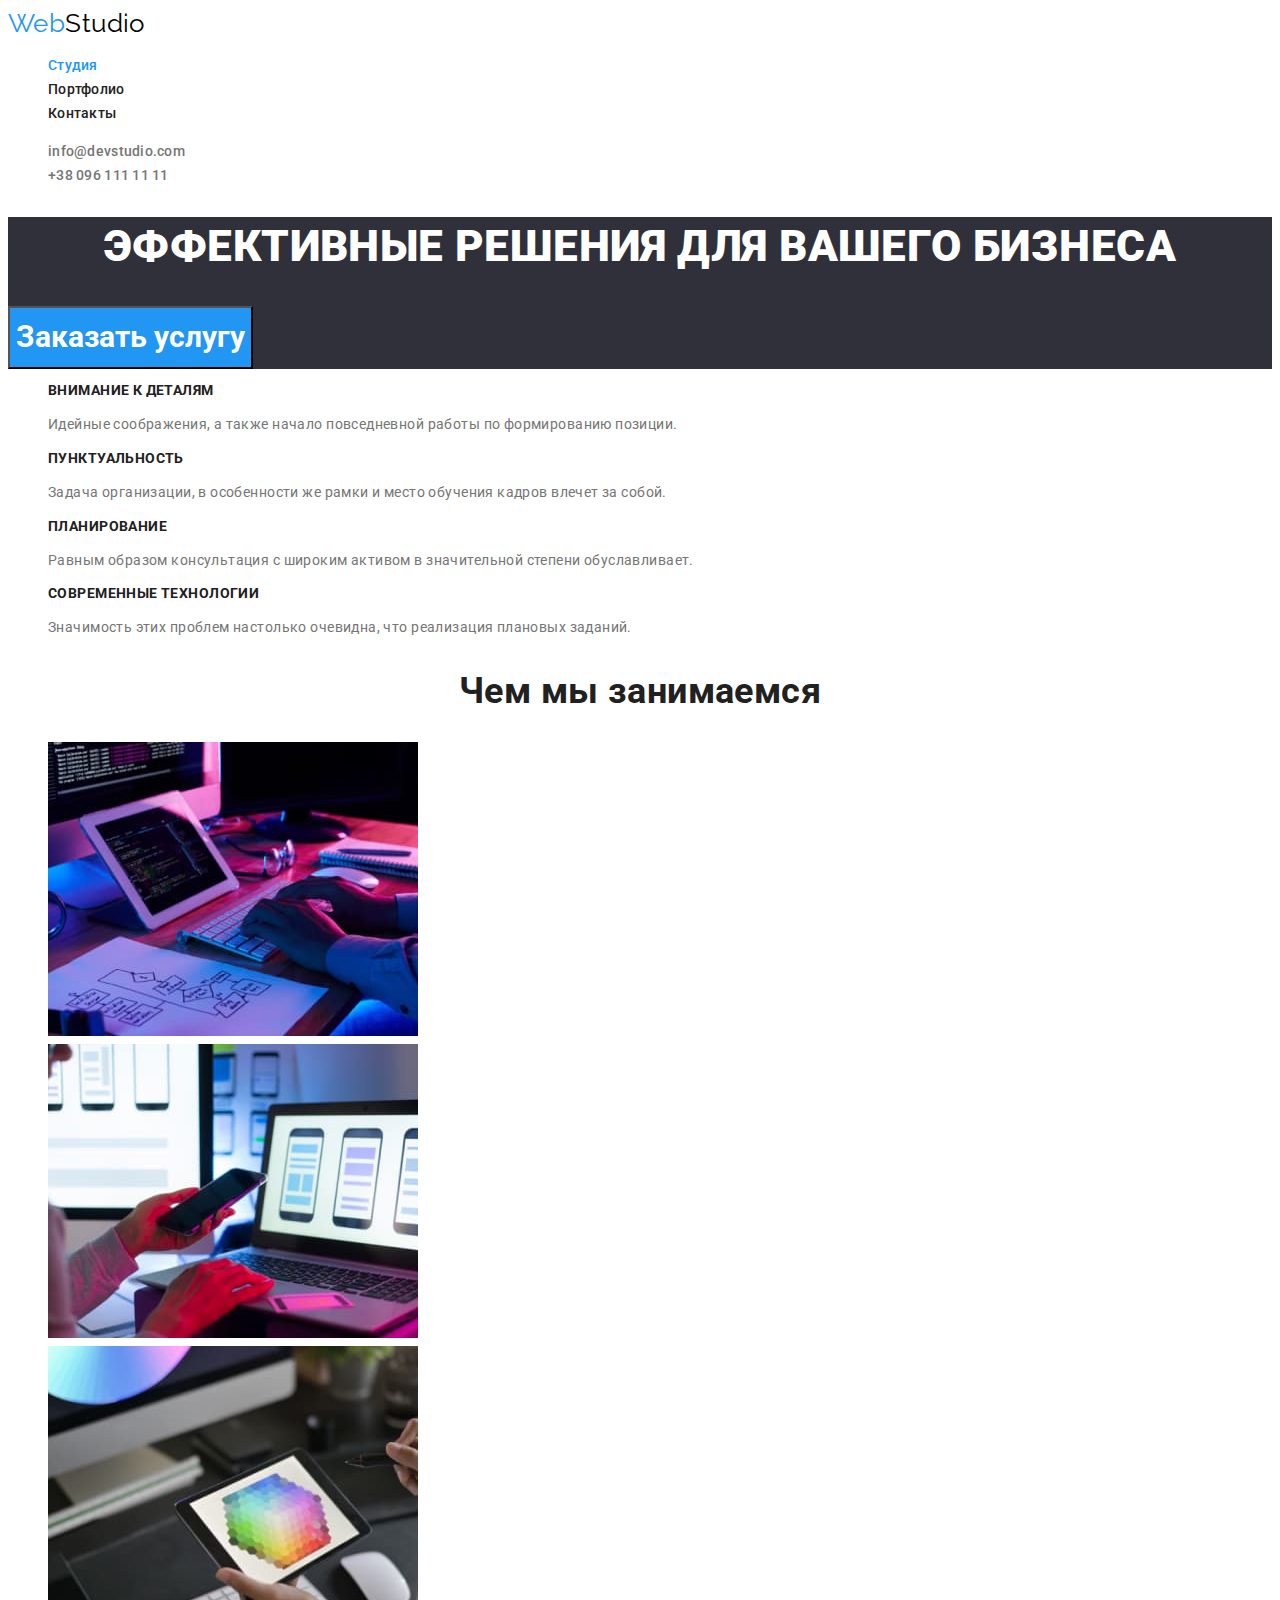
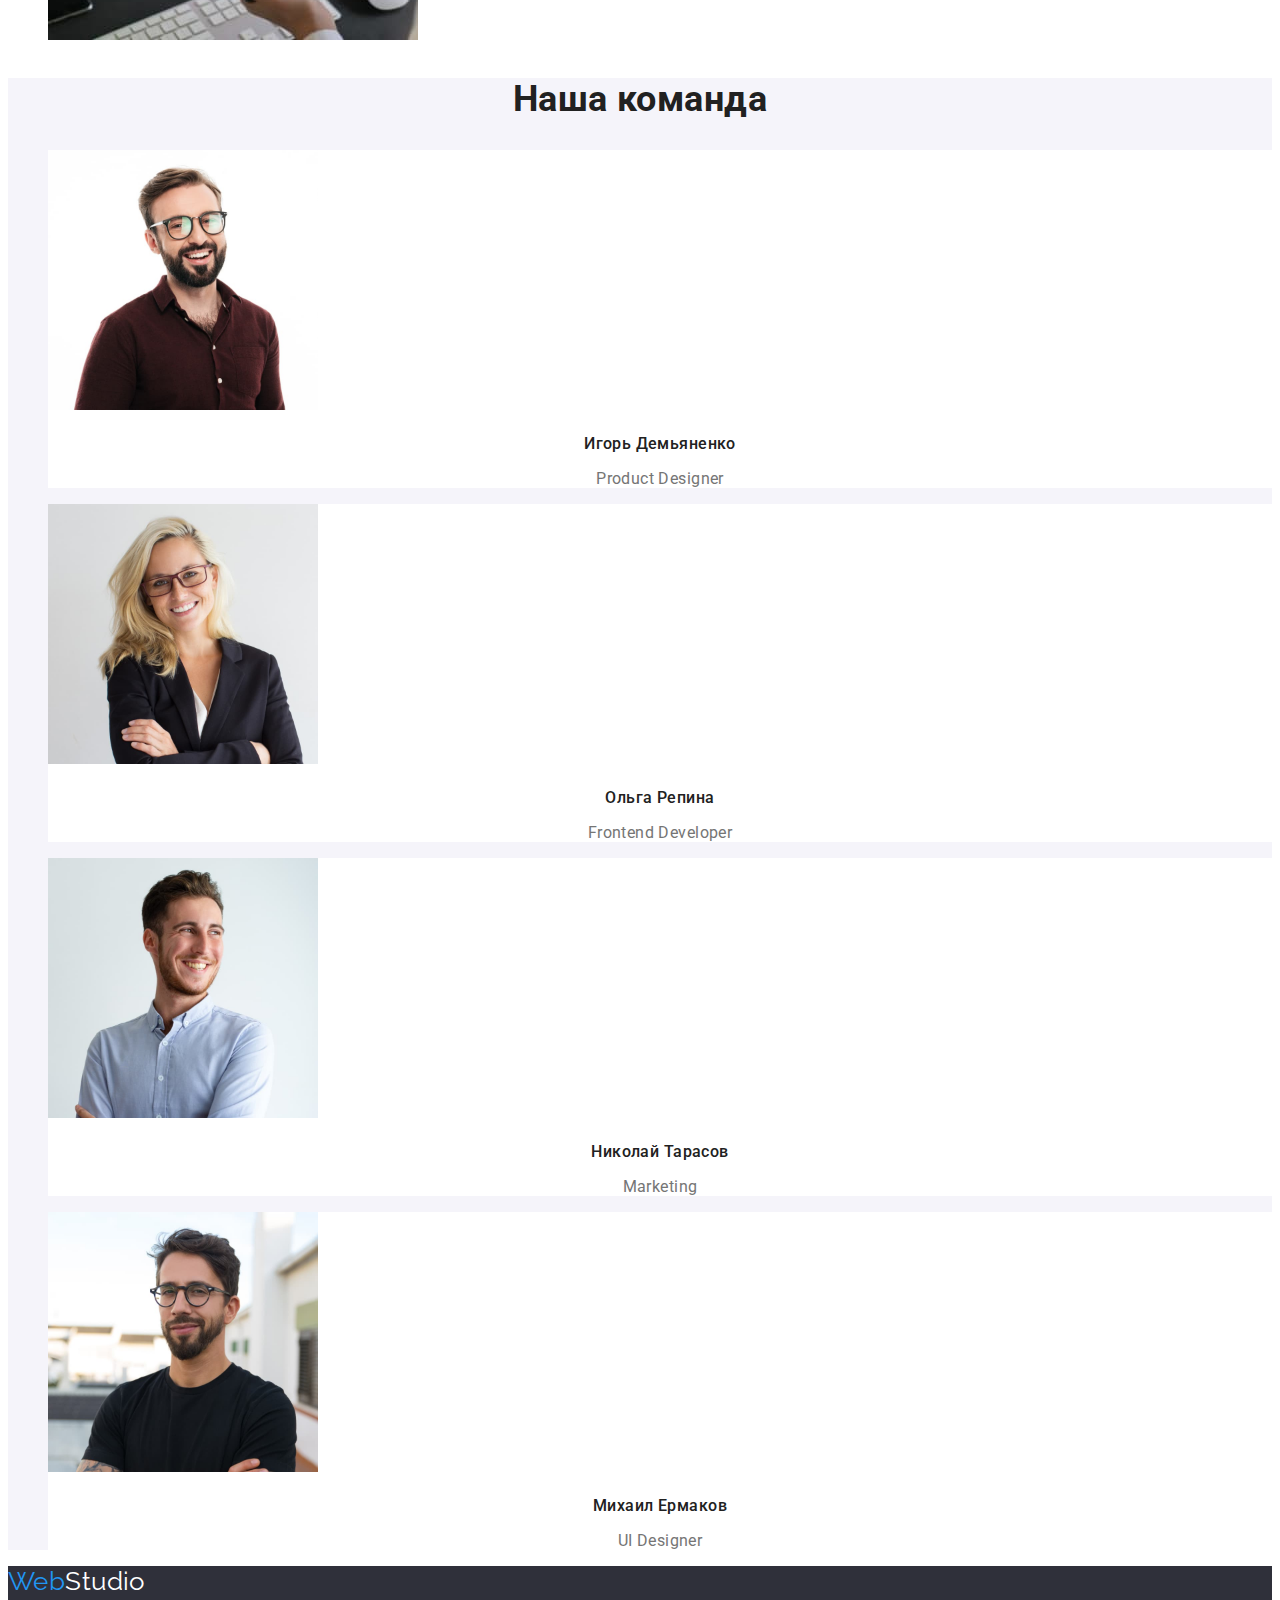
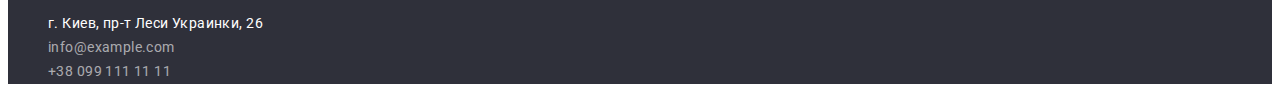
==== index.html @ bf5cecc5 "Initial commit" ====
<!DOCTYPE html>
<html lang="ru">
<head>
    <meta charset="UTF-8">
    <meta http-equiv="X-UA-Compatible" content="IE=edge">
    <meta name="viewport" content="width=device-width, initial-scale=1.0">
    <title>Document</title>
    <link rel="preconnect" href="https://fonts.googleapis.com">
    <link rel="preconnect" href="https://fonts.gstatic.com" crossorigin>
    <link href="https://fonts.googleapis.com/css2?family=Raleway:wght@700&family=Roboto:wght@400;500;700;900&display=swap" rel="stylesheet">
    <link rel="stylesheet" href="./css/styles.css"/>
</head>
<body class="page">
    
    <!-- Header -->
    <header class="header">
        <nav class="site-nav">
            <a href="./index.html" class="logo">Web<span class="logo-studio">Studio</span></a>
            <ul class="list">
                <li><a href="./index.html" class="link current">Студия</a></li>
                <li><a href="./portfolio.html" class="link">Портфолио</a></li>
                <li><a href="#" class="link">Контакты</a></li>
            </ul>
        </nav>
            <ul class="list">
                <li><a href="mailto:info@devstudio.com" class="contacts">info@devstudio.com</a></li>
                <li><a href="tel:+380961111111" class="contacts">+38 096 111 11 11</a></li>
            </ul>
    </header>
    
    <!-- Main -->
    <main>
        
        <!-- Hero -->
        <section class="hero">
            <h1 class="hero-title">Эффективные решения для вашего бизнеса</h1>
            <button type="button" class="button">Заказать услугу</button>
        </section>

        <!-- Benefits -->
        <section class="benefits-section">
            <h2 class="visually-hidden">Наши преимущества</h2>
            <ul class="benefits list">
                <li>
                    <h3 class="title">Внимание к деталям</h3>
                    <p>Идейные соображения, а также начало повседневной работы по формированию позиции.</p>
                </li>
                <li>
                    <h3 class="title">Пунктуальность</h3>
                    <p>Задача организации, в особенности же рамки и место обучения кадров влечет за собой.</p>
                </li>
                <li>
                    <h3 class="title">Планирование</h3>
                    <p>Равным образом консультация с широким активом в значительной степени обуславливает.</p>
                </li>
                <li>
                    <h3 class="title">Современные технологии</h3>
                    <p>Значимость этих проблем настолько очевидна, что реализация плановых заданий.</p>
                </li>
            </ul>
        </section>

        <!-- Working process -->
        <section class="working-section">
            <h2 class="section-title">Чем мы занимаемся</h2>
            <ul class="list">
                <li>
                    <img src="./images/programmer-workflow.jpg" alt="Рабочий процесс программиста за клавиатурой с планшетом" width="370" height="294">
                </li>
                <li>
                    <img src="./images/creating-a-website.jpg" alt="Создание макета сайта на ноутбуке с телефоном в руке" width="370" height="294">
                </li>
                <li>
                    <img src="./images/color-palette-workflow.jpg" alt="Рабочий процесс выбора палитры цветов на планшете" width="370" height="294">
                </li>
            </ul>
        </section>
        
        <!-- Our team -->
        <section class="team-section">
            <h2 class="section-title">Наша команда</h2>
            <ul class="list team-list">
                <li class="employee">
                    <img src="./images/ihor-demyanenko-product-designer.jpg" alt="Фото Игоря Демьяненко" width="270" height="260">
                    <h3 class="title">Игорь Демьяненко</h3>
                    <p class="profession">Product Designer</p>
                </li>
                <li class="employee">
                    <img src="./images/olha-repina-frontend-developer.jpg" alt="Фото Ольги Репиной" width="270" height="260">
                    <h3 class="title">Ольга Репина</h3>
                    <p class="profession">Frontend Developer</p>
                </li>
                <li class="employee">
                    <img src="./images/mykolai-tarasov-marketing.jpg" alt="Фото Николая Тарасова" width="270" height="260">
                    <h3 class="title">Николай Тарасов</h3>
                    <p class="profession">Marketing</p>
                </li>
                <li class="employee">
                    <img src="./images/mykhaylo-ermakov-ui-designer.jpg" alt="Фото Михаила Ермакова" width="270" height="260">
                    <h3 class="title">Михаил Ермаков</h3>
                    <p class="profession">UI Designer</p>
                </li>
            </ul>
        </section>
    
    </main>
    
    <!-- Footer -->
    <footer class="footer">
        <a href="./index.html" class="logo">Web<span class="logo-studio">Studio</span></a>
        <address class="address">
            <ul class="list">
                <li>
                    <a href="https://goo.gl/maps/piqngm7oDQpEDh6u6" target="_blank" rel="noopener nofollow noreferrer" class="office">г. Киев, пр-т Леси Украинки, 26</a>
                </li>
                <li><a href="mailto:info@example.com" class="contacts">info@example.com</a></li>
                <li><a href="tel:+380991111111" class="contacts">+38 099 111 11 11</a></li>
            </ul>
        </address>
    </footer>
</body>
</html>
---- css/styles.css ----
/* Основной цвет бекграунда - #E5E5E5; */
/* Дополнительный цвет бекграунда - #F5F4FA; */
/* Цвет бекграунда героя, футера - #2F303A; */

/* Дополнительный цвет бг, текста - #FFFFFF; */
/* Цвет основного текста - #757575; */
/* Цвет текста тайтлов - #212121; */
/* Акцент цвет текста - #2196F3; */
/* Цвет текста в футере № тел., e-mail - rgba(255, 255, 255, 0.6); */
/* Лого студио текст цвет - #000000; */
/* Цвет ховера кнопки - #188CE8; */

:root {
    --primary-white-color: #FFFFFF;
    --section-bg-color: #E5E5E5;
    --secondary-bg-color: #F5F4FA;
    --hero-footer-bg-color: #2F303A;
    --primary-text-color: #757575;
    --title-text-color: #212121;
    --accent-color: #2196F3;
    --footer-text-color: rgba(255, 255, 255, 0.6);
    --logo-studio-text-color: #000000;
    --button-hover-color: #188CE8;
}

.page {
    background-color: var(--primary-white-color);
    color: var(--primary-text-color);
    font-family: 'Roboto', sans-serif;
    font-size: 14px;
    line-height: 1.71;
    letter-spacing: 0.03em;
}

.list {
    list-style: none;
}

.visually-hidden {
    position: absolute;
    width: 1px;
    height: 1px;
    margin: -1px;
    border: 0;
    padding: 0;
    
    white-space: nowrap;
    clip-path: inset(100%);
    clip: rect(0 0 0 0);
    overflow: hidden;
}

/* Header, footer */
.header {
    background-color: var(--primary-white-color);
}

.logo {
    color: var(--accent-color);
    font-family: 'Raleway', sans-serif;
    font-size: 26px;
    line-height: 1.19;
    text-decoration: none;
}

.header .logo-studio {
    color: var(--logo-studio-text-color);
}

.header .contacts {
    color: var(--primary-text-color);
    font-weight: 500;
    line-height: 1.14;
    text-decoration: none;
    letter-spacing: 0.02em;
}

/* Footer (color при ховере перезапись) */
.footer .contacts {
    color: var(--footer-text-color);
    text-decoration: none;
}

.footer .logo-studio,
.footer .office {
    color: var(--primary-white-color);
}

.portfolio-link,
.office {
    text-decoration: none;
}

.address {
    font-style: normal;
}

/* Site-nav */
.site-nav .link:hover,
.site-nav .link:focus,
.contacts:hover,
.contacts:focus,
.site-nav .link.current {
    color: var(--accent-color);
}

.link {
    color: var(--title-text-color);
    font-weight: 500;
    line-height: 1.14;
    text-decoration: none;
    letter-spacing: 0.02em;
}

/* section */

/* 

.benefits-section,
.working-section,
.portfolio-section {
    background-color: var(--section-bg-color);
}

*/

.section-title {
    color: var(--title-text-color);
    font-size: 36px;
    line-height: 1.17;
    text-align: center;
}

/* Hero section */
.hero-title {
    color: var(--primary-white-color);
    font-weight: 900;
    font-size: 44px;
    line-height: 1.36;
    text-align: center;
    text-transform: uppercase;
}

.hero,
.footer {
    background-color: var(--hero-footer-bg-color);
}

/* Button */
.button {
    background-color: var(--accent-color);
    color: var(--primary-white-color);
    font-family: inherit;
    font-weight: 700;
    font-size: 30px;
    line-height: 1.88;
    text-align: center;
    cursor: pointer;
}

.button:hover,
.button:focus {
    background-color: var(--button-hover-color)
}

/* Benefits */
.title {
    color: var(--title-text-color);
}

.benefits .title {
    font-size: 14px;
    line-height: 1.14;
    text-transform: uppercase;
}

/* Team */
.team-section {
    background-color: var(--secondary-bg-color);
}

.team-list .title {
    font-weight: 500;
}

.team-list .title,
.team-list .profession {
    font-size: 16px;
    line-height: 1.19;
    text-align: center;
}

                                    /* Portfolio */

.portfolio-list .title {
    font-size: 18px;
    line-height: 2;
    letter-spacing: 0.06em;
}

.portfolio-list .text {
    color: var(--primary-text-color);
    font-size: 16px;
    line-height: 1.87;
}

.portfolio-buttons {
    background-color: var(--secondary-bg-color);
    color: var(--title-text-color);
    font-family: inherit;
    font-weight: 500;
    font-size: 16px;
    line-height: 1.63;
    text-align: center;
    cursor: pointer;
}

.portfolio-buttons:hover,
.portfolio-buttons:focus,
.active-button {
    background-color: var(--accent-color);
    color: var(--primary-white-color);
}

.employee {
    background-color: var(--primary-white-color);
}
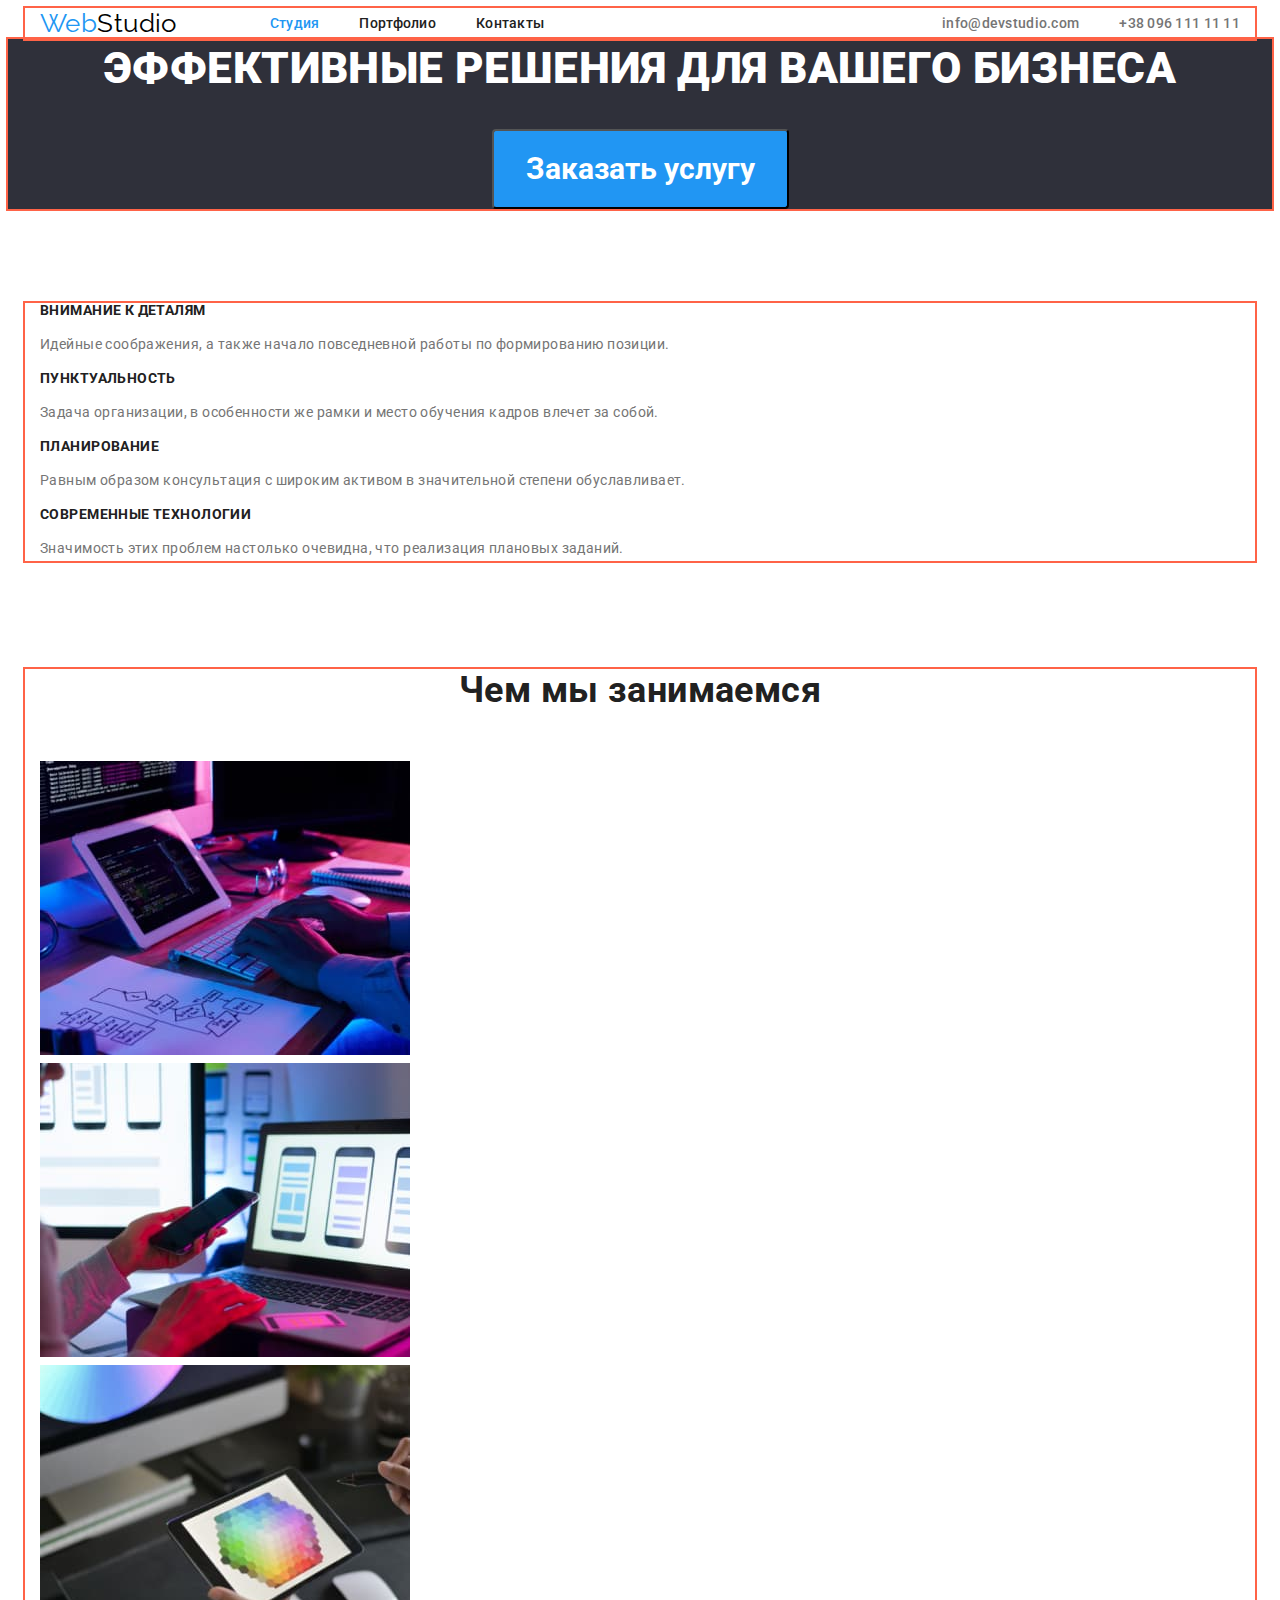
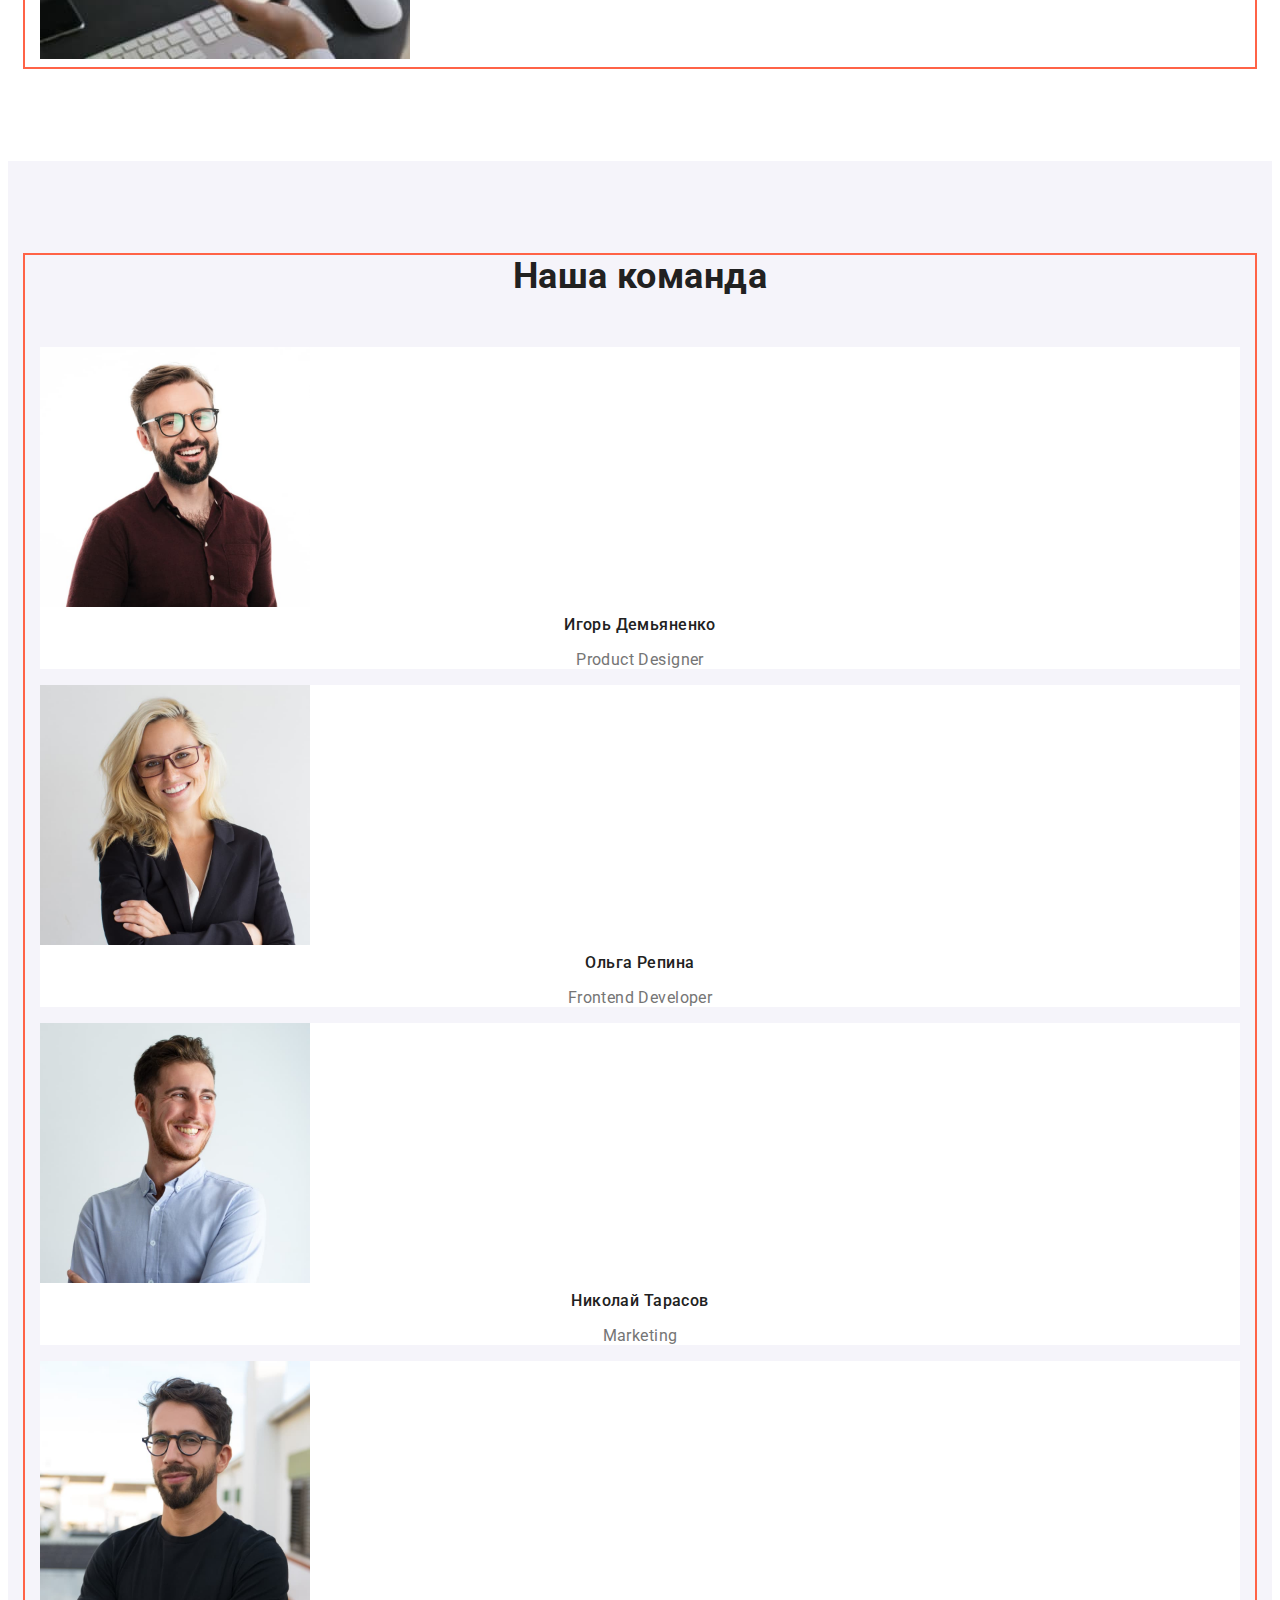
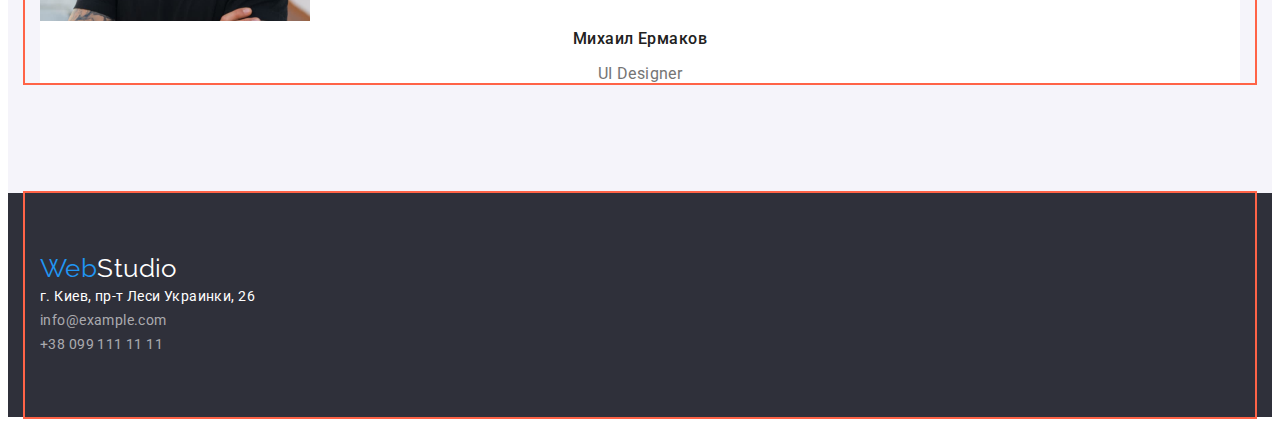
==== commit 988bd3d2: "add block model to index, add flexbox to header" ====
--- a/index.html
+++ b/index.html
@@ -1,122 +1,188 @@
 <!DOCTYPE html>
 <html lang="ru">
-<head>
-    <meta charset="UTF-8">
-    <meta http-equiv="X-UA-Compatible" content="IE=edge">
-    <meta name="viewport" content="width=device-width, initial-scale=1.0">
+  <head>
+    <meta charset="UTF-8" />
+    <meta http-equiv="X-UA-Compatible" content="IE=edge" />
+    <meta name="viewport" content="width=device-width, initial-scale=1.0" />
     <title>Document</title>
-    <link rel="preconnect" href="https://fonts.googleapis.com">
-    <link rel="preconnect" href="https://fonts.gstatic.com" crossorigin>
-    <link href="https://fonts.googleapis.com/css2?family=Raleway:wght@700&family=Roboto:wght@400;500;700;900&display=swap" rel="stylesheet">
-    <link rel="stylesheet" href="./css/styles.css"/>
-</head>
-<body class="page">
-    
+    <link rel="preconnect" href="https://fonts.googleapis.com" />
+    <link rel="preconnect" href="https://fonts.gstatic.com" crossorigin />
+    <link
+      href="https://fonts.googleapis.com/css2?family=Raleway:wght@700&family=Roboto:wght@400;500;700;900&display=swap"
+      rel="stylesheet"
+    />
+    <link
+      rel="stylesheet"
+      href="https://cdnjs.cloudflare.com/ajax/libs/modern-normalize/1.1.0/modern-normalize.min.css"
+      integrity="sha512-wpPYUAdjBVSE4KJnH1VR1HeZfpl1ub8YT/NKx4PuQ5NmX2tKuGu6U/JRp5y+Y8XG2tV+wKQpNHVUX03MfMFn9Q=="
+      crossorigin="anonymous"
+      referrerpolicy="no-referrer"
+    />
+    <link rel="stylesheet" href="./css/styles.css" />
+  </head>
+  <body class="page">
     <!-- Header -->
     <header class="header">
-        <nav class="site-nav">
-            <a href="./index.html" class="logo">Web<span class="logo-studio">Studio</span></a>
-            <ul class="list">
-                <li><a href="./index.html" class="link current">Студия</a></li>
-                <li><a href="./portfolio.html" class="link">Портфолио</a></li>
-                <li><a href="#" class="link">Контакты</a></li>
-            </ul>
+      <div class="container main-nav">
+        <nav class="site-nav main-nav">
+          <a href="./index.html" class="logo">Web<span class="logo-studio">Studio</span></a>
+          <ul class="list main-nav">
+            <li class="item"><a href="./index.html" class="link current">Студия</a></li>
+            <li class="item"><a href="./portfolio.html" class="link">Портфолио</a></li>
+            <li class="item"><a href="#" class="link">Контакты</a></li>
+          </ul>
         </nav>
-            <ul class="list">
-                <li><a href="mailto:info@devstudio.com" class="contacts">info@devstudio.com</a></li>
-                <li><a href="tel:+380961111111" class="contacts">+38 096 111 11 11</a></li>
-            </ul>
+        <ul class="list main-nav-contacts">
+          <li class="item">
+            <a href="mailto:info@devstudio.com" class="contacts">info@devstudio.com</a>
+          </li>
+          <li class="item"><a href="tel:+380961111111" class="contacts">+38 096 111 11 11</a></li>
+        </ul>
+      </div>
     </header>
-    
+
     <!-- Main -->
     <main>
-        
-        <!-- Hero -->
-        <section class="hero">
-            <h1 class="hero-title">Эффективные решения для вашего бизнеса</h1>
-            <button type="button" class="button">Заказать услугу</button>
-        </section>
+      <!-- Hero -->
+      <section class="hero">
+        <h1 class="hero-title">Эффективные решения для вашего бизнеса</h1>
+        <button type="button" class="button">Заказать услугу</button>
+      </section>
 
-        <!-- Benefits -->
-        <section class="benefits-section">
-            <h2 class="visually-hidden">Наши преимущества</h2>
-            <ul class="benefits list">
-                <li>
-                    <h3 class="title">Внимание к деталям</h3>
-                    <p>Идейные соображения, а также начало повседневной работы по формированию позиции.</p>
-                </li>
-                <li>
-                    <h3 class="title">Пунктуальность</h3>
-                    <p>Задача организации, в особенности же рамки и место обучения кадров влечет за собой.</p>
-                </li>
-                <li>
-                    <h3 class="title">Планирование</h3>
-                    <p>Равным образом консультация с широким активом в значительной степени обуславливает.</p>
-                </li>
-                <li>
-                    <h3 class="title">Современные технологии</h3>
-                    <p>Значимость этих проблем настолько очевидна, что реализация плановых заданий.</p>
-                </li>
-            </ul>
-        </section>
+      <!-- Benefits -->
+      <section class="benefits-section">
+        <div class="container">
+          <h2 class="visually-hidden">Наши преимущества</h2>
+          <ul class="benefits list">
+            <li>
+              <h3 class="title">Внимание к деталям</h3>
+              <p>
+                Идейные соображения, а также начало повседневной работы по формированию позиции.
+              </p>
+            </li>
+            <li>
+              <h3 class="title">Пунктуальность</h3>
+              <p>
+                Задача организации, в особенности же рамки и место обучения кадров влечет за собой.
+              </p>
+            </li>
+            <li>
+              <h3 class="title">Планирование</h3>
+              <p>
+                Равным образом консультация с широким активом в значительной степени обуславливает.
+              </p>
+            </li>
+            <li>
+              <h3 class="title">Современные технологии</h3>
+              <p>Значимость этих проблем настолько очевидна, что реализация плановых заданий.</p>
+            </li>
+          </ul>
+        </div>
+      </section>
 
-        <!-- Working process -->
-        <section class="working-section">
-            <h2 class="section-title">Чем мы занимаемся</h2>
-            <ul class="list">
-                <li>
-                    <img src="./images/programmer-workflow.jpg" alt="Рабочий процесс программиста за клавиатурой с планшетом" width="370" height="294">
-                </li>
-                <li>
-                    <img src="./images/creating-a-website.jpg" alt="Создание макета сайта на ноутбуке с телефоном в руке" width="370" height="294">
-                </li>
-                <li>
-                    <img src="./images/color-palette-workflow.jpg" alt="Рабочий процесс выбора палитры цветов на планшете" width="370" height="294">
-                </li>
-            </ul>
-        </section>
-        
-        <!-- Our team -->
-        <section class="team-section">
-            <h2 class="section-title">Наша команда</h2>
-            <ul class="list team-list">
-                <li class="employee">
-                    <img src="./images/ihor-demyanenko-product-designer.jpg" alt="Фото Игоря Демьяненко" width="270" height="260">
-                    <h3 class="title">Игорь Демьяненко</h3>
-                    <p class="profession">Product Designer</p>
-                </li>
-                <li class="employee">
-                    <img src="./images/olha-repina-frontend-developer.jpg" alt="Фото Ольги Репиной" width="270" height="260">
-                    <h3 class="title">Ольга Репина</h3>
-                    <p class="profession">Frontend Developer</p>
-                </li>
-                <li class="employee">
-                    <img src="./images/mykolai-tarasov-marketing.jpg" alt="Фото Николая Тарасова" width="270" height="260">
-                    <h3 class="title">Николай Тарасов</h3>
-                    <p class="profession">Marketing</p>
-                </li>
-                <li class="employee">
-                    <img src="./images/mykhaylo-ermakov-ui-designer.jpg" alt="Фото Михаила Ермакова" width="270" height="260">
-                    <h3 class="title">Михаил Ермаков</h3>
-                    <p class="profession">UI Designer</p>
-                </li>
-            </ul>
-        </section>
-    
+      <!-- Working process -->
+      <section class="working-section">
+        <div class="container">
+          <h2 class="section-title">Чем мы занимаемся</h2>
+          <ul class="list">
+            <li>
+              <img
+                src="./images/programmer-workflow.jpg"
+                alt="Рабочий процесс программиста за клавиатурой с планшетом"
+                width="370"
+                height="294"
+              />
+            </li>
+            <li>
+              <img
+                src="./images/creating-a-website.jpg"
+                alt="Создание макета сайта на ноутбуке с телефоном в руке"
+                width="370"
+                height="294"
+              />
+            </li>
+            <li>
+              <img
+                src="./images/color-palette-workflow.jpg"
+                alt="Рабочий процесс выбора палитры цветов на планшете"
+                width="370"
+                height="294"
+              />
+            </li>
+          </ul>
+        </div>
+      </section>
+
+      <!-- Our team -->
+      <section class="team-section">
+        <div class="container">
+          <h2 class="section-title">Наша команда</h2>
+          <ul class="list team-list">
+            <li class="employee">
+              <img
+                src="./images/ihor-demyanenko-product-designer.jpg"
+                alt="Фото Игоря Демьяненко"
+                width="270"
+                height="260"
+              />
+              <h3 class="title">Игорь Демьяненко</h3>
+              <p class="profession">Product Designer</p>
+            </li>
+            <li class="employee">
+              <img
+                src="./images/olha-repina-frontend-developer.jpg"
+                alt="Фото Ольги Репиной"
+                width="270"
+                height="260"
+              />
+              <h3 class="title">Ольга Репина</h3>
+              <p class="profession">Frontend Developer</p>
+            </li>
+            <li class="employee">
+              <img
+                src="./images/mykolai-tarasov-marketing.jpg"
+                alt="Фото Николая Тарасова"
+                width="270"
+                height="260"
+              />
+              <h3 class="title">Николай Тарасов</h3>
+              <p class="profession">Marketing</p>
+            </li>
+            <li class="employee">
+              <img
+                src="./images/mykhaylo-ermakov-ui-designer.jpg"
+                alt="Фото Михаила Ермакова"
+                width="270"
+                height="260"
+              />
+              <h3 class="title">Михаил Ермаков</h3>
+              <p class="profession">UI Designer</p>
+            </li>
+          </ul>
+        </div>
+      </section>
     </main>
-    
+
     <!-- Footer -->
     <footer class="footer">
+      <div class="container">
         <a href="./index.html" class="logo">Web<span class="logo-studio">Studio</span></a>
         <address class="address">
-            <ul class="list">
-                <li>
-                    <a href="https://goo.gl/maps/piqngm7oDQpEDh6u6" target="_blank" rel="noopener nofollow noreferrer" class="office">г. Киев, пр-т Леси Украинки, 26</a>
-                </li>
-                <li><a href="mailto:info@example.com" class="contacts">info@example.com</a></li>
-                <li><a href="tel:+380991111111" class="contacts">+38 099 111 11 11</a></li>
-            </ul>
+          <ul class="list">
+            <li>
+              <a
+                href="https://goo.gl/maps/piqngm7oDQpEDh6u6"
+                target="_blank"
+                rel="noopener nofollow noreferrer"
+                class="office"
+                >г. Киев, пр-т Леси Украинки, 26</a
+              >
+            </li>
+            <li><a href="mailto:info@example.com" class="contacts">info@example.com</a></li>
+            <li><a href="tel:+380991111111" class="contacts">+38 099 111 11 11</a></li>
+          </ul>
         </address>
+      </div>
     </footer>
-</body>
-</html>+  </body>
+</html>
--- a/css/styles.css
+++ b/css/styles.css
@@ -11,105 +11,147 @@
 /* Цвет ховера кнопки - #188CE8; */
 
 :root {
-    --primary-white-color: #FFFFFF;
-    --section-bg-color: #E5E5E5;
-    --secondary-bg-color: #F5F4FA;
-    --hero-footer-bg-color: #2F303A;
-    --primary-text-color: #757575;
-    --title-text-color: #212121;
-    --accent-color: #2196F3;
-    --footer-text-color: rgba(255, 255, 255, 0.6);
-    --logo-studio-text-color: #000000;
-    --button-hover-color: #188CE8;
+  --primary-white-color: #ffffff;
+  --section-bg-color: #e5e5e5;
+  --secondary-bg-color: #f5f4fa;
+  --hero-footer-bg-color: #2f303a;
+  --primary-text-color: #757575;
+  --title-text-color: #212121;
+  --accent-color: #2196f3;
+  --footer-text-color: rgba(255, 255, 255, 0.6);
+  --logo-studio-text-color: #000000;
+  --button-hover-color: #188ce8;
 }
 
 .page {
-    background-color: var(--primary-white-color);
-    color: var(--primary-text-color);
-    font-family: 'Roboto', sans-serif;
-    font-size: 14px;
-    line-height: 1.71;
-    letter-spacing: 0.03em;
+  background-color: var(--primary-white-color);
+  color: var(--primary-text-color);
+  font-family: 'Roboto', sans-serif;
+  font-size: 14px;
+  line-height: 1.71;
+  letter-spacing: 0.03em;
+}
+
+.container {
+  margin-left: auto;
+  margin-right: auto;
+  padding-left: 15px;
+  padding-right: 15px;
+  width: 1200px;
+  outline: 2px solid tomato;
 }
 
 .list {
-    list-style: none;
+  list-style: none;
+  padding: 0;
+  margin: 0;
 }
 
 .visually-hidden {
-    position: absolute;
-    width: 1px;
-    height: 1px;
-    margin: -1px;
-    border: 0;
-    padding: 0;
-    
-    white-space: nowrap;
-    clip-path: inset(100%);
-    clip: rect(0 0 0 0);
-    overflow: hidden;
+  position: absolute;
+  width: 1px;
+  height: 1px;
+  margin: -1px;
+  border: 0;
+  padding: 0;
+
+  white-space: nowrap;
+  clip-path: inset(100%);
+  clip: rect(0 0 0 0);
+  overflow: hidden;
 }
 
 /* Header, footer */
 .header {
-    background-color: var(--primary-white-color);
+  background-color: var(--primary-white-color);
 }
 
 .logo {
-    color: var(--accent-color);
-    font-family: 'Raleway', sans-serif;
-    font-size: 26px;
-    line-height: 1.19;
-    text-decoration: none;
+  color: var(--accent-color);
+  font-family: 'Raleway', sans-serif;
+  font-size: 26px;
+  line-height: 1.19;
+  text-decoration: none;
 }
 
 .header .logo-studio {
-    color: var(--logo-studio-text-color);
+  color: var(--logo-studio-text-color);
 }
 
 .header .contacts {
-    color: var(--primary-text-color);
-    font-weight: 500;
-    line-height: 1.14;
-    text-decoration: none;
-    letter-spacing: 0.02em;
+  color: var(--primary-text-color);
+  font-weight: 500;
+  line-height: 1.14;
+  text-decoration: none;
+  letter-spacing: 0.02em;
 }
 
 /* Footer (color при ховере перезапись) */
 .footer .contacts {
-    color: var(--footer-text-color);
-    text-decoration: none;
+  color: var(--footer-text-color);
+  text-decoration: none;
 }
 
 .footer .logo-studio,
 .footer .office {
-    color: var(--primary-white-color);
+  color: var(--primary-white-color);
 }
 
 .portfolio-link,
 .office {
-    text-decoration: none;
+  text-decoration: none;
 }
 
 .address {
-    font-style: normal;
+  font-style: normal;
+}
+
+.footer .container {
+  padding-top: 60px;
+  padding-bottom: 60px;
+}
+
+.footer {
+  background-color: var(--hero-footer-bg-color);
 }
 
 /* Site-nav */
+.main-nav,
+.main-nav-contacts {
+  display: flex;
+  align-items: center;
+}
+
+.site-nav .main-nav {
+  margin-left: 93px;
+}
+
+.main-nav .item:not(:last-child) {
+  margin-right: 40px;
+}
+
+.main-nav-contacts {
+  margin-left: auto;
+}
+
 .site-nav .link:hover,
 .site-nav .link:focus,
 .contacts:hover,
 .contacts:focus,
 .site-nav .link.current {
-    color: var(--accent-color);
+  color: var(--accent-color);
 }
 
 .link {
-    color: var(--title-text-color);
-    font-weight: 500;
-    line-height: 1.14;
-    text-decoration: none;
-    letter-spacing: 0.02em;
+  /* display: block;
+  padding-top: 32px;
+  padding-bottom: 32px;*/
+
+  color: var(--title-text-color);
+  font-weight: 500;
+  line-height: 1.14;
+  text-decoration: none;
+  letter-spacing: 0.02em;
 }
 
 /* section */
@@ -125,103 +167,126 @@
 */
 
 .section-title {
-    color: var(--title-text-color);
-    font-size: 36px;
-    line-height: 1.17;
-    text-align: center;
+  margin-top: 0;
+  margin-bottom: 50px;
+  color: var(--title-text-color);
+  font-size: 36px;
+  line-height: 1.17;
+  text-align: center;
 }
 
 /* Hero section */
 .hero-title {
-    color: var(--primary-white-color);
-    font-weight: 900;
-    font-size: 44px;
-    line-height: 1.36;
-    text-align: center;
-    text-transform: uppercase;
-}
-
-.hero,
-.footer {
-    background-color: var(--hero-footer-bg-color);
+  margin-top: 0;
+  margin-bottom: 30px;
+  color: var(--primary-white-color);
+  font-weight: 900;
+  font-size: 44px;
+  line-height: 1.36;
+  text-transform: uppercase;
+}
+
+.hero {
+  background-color: var(--hero-footer-bg-color);
+  text-align: center;
+  outline: 2px solid tomato;
 }
 
 /* Button */
 .button {
-    background-color: var(--accent-color);
-    color: var(--primary-white-color);
-    font-family: inherit;
-    font-weight: 700;
-    font-size: 30px;
-    line-height: 1.88;
-    text-align: center;
-    cursor: pointer;
+  border-radius: 4px;
+  padding: 10px 32px;
+  min-width: 200px;
+  background-color: var(--accent-color);
+  color: var(--primary-white-color);
+  font-family: inherit;
+  font-weight: 700;
+  font-size: 30px;
+  line-height: 1.88;
+  text-align: center;
+  cursor: pointer;
 }
 
 .button:hover,
 .button:focus {
-    background-color: var(--button-hover-color)
+  background-color: var(--button-hover-color);
 }
 
 /* Benefits */
+.benefits-section {
+  padding-top: 94px;
+  padding-bottom: 94px;
+}
+
 .title {
-    color: var(--title-text-color);
+  margin-top: 0;
+  margin-bottom: 10px;
+  color: var(--title-text-color);
 }
 
 .benefits .title {
-    font-size: 14px;
-    line-height: 1.14;
-    text-transform: uppercase;
+  font-size: 14px;
+  line-height: 1.14;
+  text-transform: uppercase;
+}
+
+/* Working process */
+.working-section {
+  padding-bottom: 94px;
 }
 
 /* Team */
 .team-section {
-    background-color: var(--secondary-bg-color);
+  background-color: var(--secondary-bg-color);
+  padding-top: 94px;
+  padding-bottom: 94px;
 }
 
 .team-list .title {
-    font-weight: 500;
+  font-weight: 500;
 }
 
 .team-list .title,
 .team-list .profession {
-    font-size: 16px;
-    line-height: 1.19;
-    text-align: center;
-}
-
-                                    /* Portfolio */
+  font-size: 16px;
+  line-height: 1.19;
+  text-align: center;
+}
+
+/* Portfolio */
 
 .portfolio-list .title {
-    font-size: 18px;
-    line-height: 2;
-    letter-spacing: 0.06em;
+  font-size: 18px;
+  line-height: 2;
+  letter-spacing: 0.06em;
 }
 
 .portfolio-list .text {
-    color: var(--primary-text-color);
-    font-size: 16px;
-    line-height: 1.87;
+  color: var(--primary-text-color);
+  font-size: 16px;
+  line-height: 1.87;
 }
 
 .portfolio-buttons {
-    background-color: var(--secondary-bg-color);
-    color: var(--title-text-color);
-    font-family: inherit;
-    font-weight: 500;
-    font-size: 16px;
-    line-height: 1.63;
-    text-align: center;
-    cursor: pointer;
+  padding: 6px 22px;
+  border-radius: 4px;
+  background-color: var(--secondary-bg-color);
+  color: var(--title-text-color);
+  font-family: inherit;
+  font-weight: 500;
+  font-size: 16px;
+  line-height: 1.63;
+  text-align: center;
+  cursor: pointer;
 }
 
 .portfolio-buttons:hover,
 .portfolio-buttons:focus,
 .active-button {
-    background-color: var(--accent-color);
-    color: var(--primary-white-color);
+  background-color: var(--accent-color);
+  color: var(--primary-white-color);
 }
 
 .employee {
-    background-color: var(--primary-white-color);
-}+  background-color: var(--primary-white-color);
+}
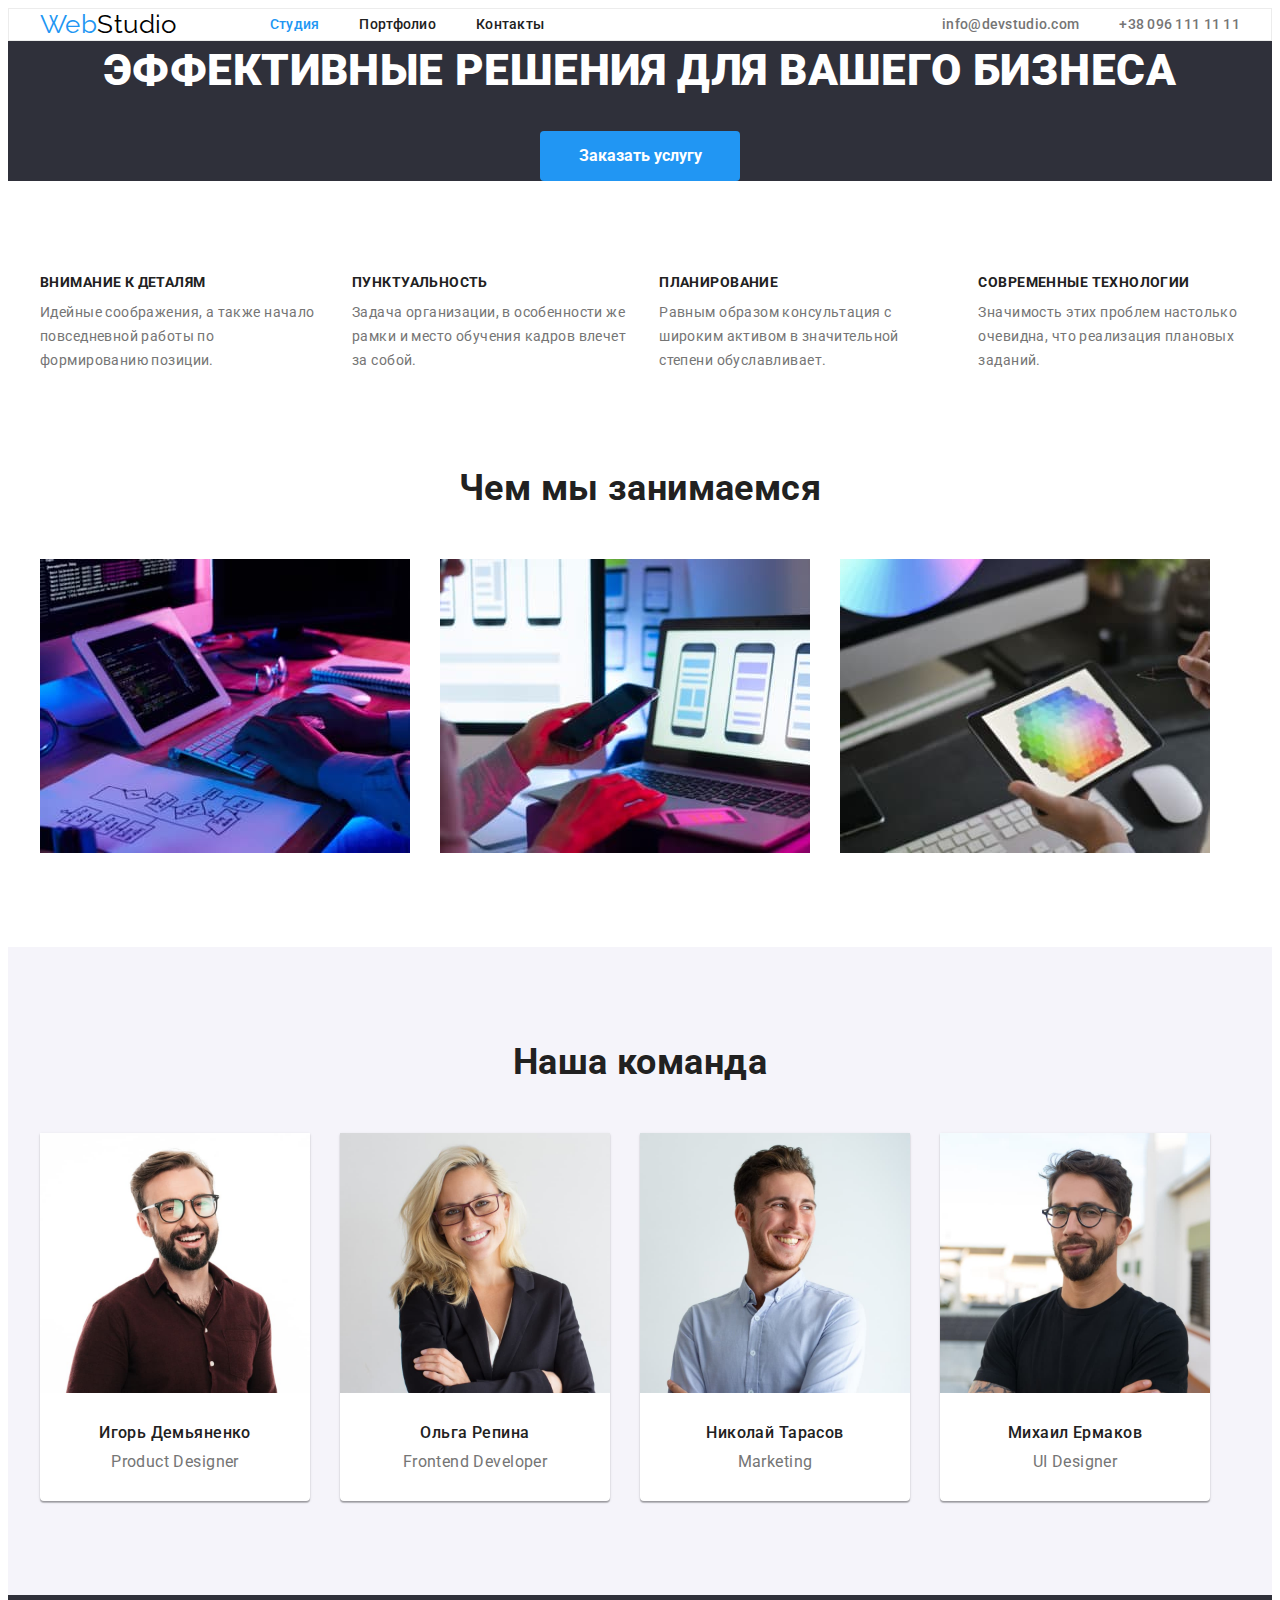
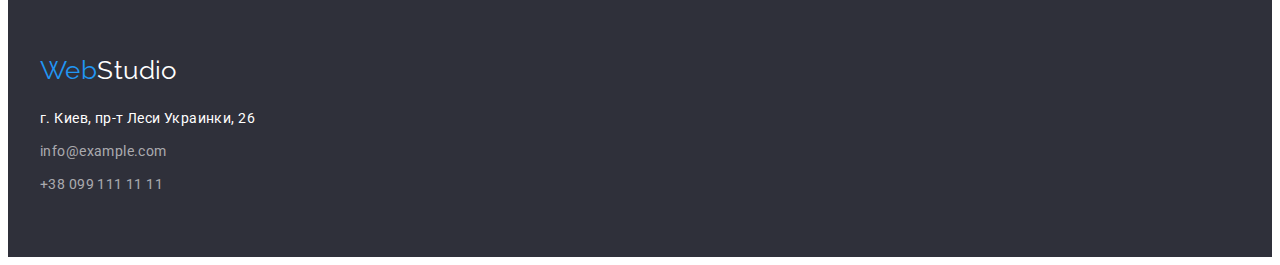
==== commit 7de5ff71: "add block model, add flexbox" ====
--- a/index.html
+++ b/index.html
@@ -54,25 +54,25 @@
         <div class="container">
           <h2 class="visually-hidden">Наши преимущества</h2>
           <ul class="benefits list">
-            <li>
+            <li class="item">
               <h3 class="title">Внимание к деталям</h3>
               <p>
                 Идейные соображения, а также начало повседневной работы по формированию позиции.
               </p>
             </li>
-            <li>
+            <li class="item">
               <h3 class="title">Пунктуальность</h3>
               <p>
                 Задача организации, в особенности же рамки и место обучения кадров влечет за собой.
               </p>
             </li>
-            <li>
+            <li class="item">
               <h3 class="title">Планирование</h3>
               <p>
                 Равным образом консультация с широким активом в значительной степени обуславливает.
               </p>
             </li>
-            <li>
+            <li class="item">
               <h3 class="title">Современные технологии</h3>
               <p>Значимость этих проблем настолько очевидна, что реализация плановых заданий.</p>
             </li>
@@ -84,8 +84,8 @@
       <section class="working-section">
         <div class="container">
           <h2 class="section-title">Чем мы занимаемся</h2>
-          <ul class="list">
-            <li>
+          <ul class="workflow list">
+            <li class="item">
               <img
                 src="./images/programmer-workflow.jpg"
                 alt="Рабочий процесс программиста за клавиатурой с планшетом"
@@ -93,7 +93,7 @@
                 height="294"
               />
             </li>
-            <li>
+            <li class="item">
               <img
                 src="./images/creating-a-website.jpg"
                 alt="Создание макета сайта на ноутбуке с телефоном в руке"
@@ -101,7 +101,7 @@
                 height="294"
               />
             </li>
-            <li>
+            <li class="item">
               <img
                 src="./images/color-palette-workflow.jpg"
                 alt="Рабочий процесс выбора палитры цветов на планшете"
@@ -169,7 +169,7 @@
         <a href="./index.html" class="logo">Web<span class="logo-studio">Studio</span></a>
         <address class="address">
           <ul class="list">
-            <li>
+            <li class="item">
               <a
                 href="https://goo.gl/maps/piqngm7oDQpEDh6u6"
                 target="_blank"
@@ -178,8 +178,10 @@
                 >г. Киев, пр-т Леси Украинки, 26</a
               >
             </li>
-            <li><a href="mailto:info@example.com" class="contacts">info@example.com</a></li>
-            <li><a href="tel:+380991111111" class="contacts">+38 099 111 11 11</a></li>
+            <li class="item">
+              <a href="mailto:info@example.com" class="contacts">info@example.com</a>
+            </li>
+            <li class="item"><a href="tel:+380991111111" class="contacts">+38 099 111 11 11</a></li>
           </ul>
         </address>
       </div>
--- a/css/styles.css
+++ b/css/styles.css
@@ -1,14 +1,18 @@
-/* Основной цвет бекграунда - #E5E5E5; */
-/* Дополнительный цвет бекграунда - #F5F4FA; */
-/* Цвет бекграунда героя, футера - #2F303A; */
-
-/* Дополнительный цвет бг, текста - #FFFFFF; */
+/* Основной цвет бекграунда - #e5e5e5; */
+/* Дополнительный цвет бекграунда - #f5f4fa; */
+/* Цвет бекграунда героя, футера - #2f303a; */
+
+/* Дополнительный цвет бг, текста - #ffffff; */
 /* Цвет основного текста - #757575; */
 /* Цвет текста тайтлов - #212121; */
-/* Акцент цвет текста - #2196F3; */
+/* Акцент цвет текста - #2196f3; */
 /* Цвет текста в футере № тел., e-mail - rgba(255, 255, 255, 0.6); */
 /* Лого студио текст цвет - #000000; */
-/* Цвет ховера кнопки - #188CE8; */
+/* Цвет ховера кнопки - #188ce8; */
+/* Цвет border карточек портфолио -#eeeeee; */
+/* Цвет border хедера - #ececec; */
+
+/* Обводка - outline: 2px solid tomato; */
 
 :root {
   --primary-white-color: #ffffff;
@@ -21,6 +25,8 @@
   --footer-text-color: rgba(255, 255, 255, 0.6);
   --logo-studio-text-color: #000000;
   --button-hover-color: #188ce8;
+  --border-header-color: #ececec;
+  --border-portfolio-card: #eeeeee;
 }
 
 .page {
@@ -38,7 +44,6 @@
   padding-left: 15px;
   padding-right: 15px;
   width: 1200px;
-  outline: 2px solid tomato;
 }
 
 .list {
@@ -64,6 +69,7 @@
 /* Header, footer */
 .header {
   background-color: var(--primary-white-color);
+  border: 1px solid var(--border-header-color);
 }
 
 .logo {
@@ -104,6 +110,11 @@
 
 .address {
   font-style: normal;
+  margin-top: 20px;
+}
+
+.address .item:not(:last-child) {
+  margin-bottom: 9px;
 }
 
 .footer .container {
@@ -189,7 +200,6 @@
 .hero {
   background-color: var(--hero-footer-bg-color);
   text-align: center;
-  outline: 2px solid tomato;
 }
 
 /* Button */
@@ -201,10 +211,11 @@
   color: var(--primary-white-color);
   font-family: inherit;
   font-weight: 700;
-  font-size: 30px;
+  font-size: 16px;
   line-height: 1.88;
   text-align: center;
   cursor: pointer;
+  border: 0;
 }
 
 .button:hover,
@@ -213,6 +224,18 @@
 }
 
 /* Benefits */
+.benefits p {
+  margin: 0;
+}
+
+.benefits .item:not(:last-child) {
+  margin-right: 30px;
+}
+
+.benefits {
+  display: flex;
+}
+
 .benefits-section {
   padding-top: 94px;
   padding-bottom: 94px;
@@ -233,6 +256,17 @@
 /* Working process */
 .working-section {
   padding-bottom: 94px;
+}
+
+.workflow {
+  display: flex;
+}
+
+.workflow .item:not(:last-child) {
+  margin-right: 30px;
+}
+.workflow img {
+  display: block;
 }
 
 /* Team */
@@ -242,8 +276,20 @@
   padding-bottom: 94px;
 }
 
+.employee {
+  background-color: var(--primary-white-color);
+  border-radius: 0px 0px 4px 4px;
+  box-shadow: 0px 1px 3px rgba(0, 0, 0, 0.12), 0px 1px 1px rgba(0, 0, 0, 0.14),
+    0px 2px 1px rgba(0, 0, 0, 0.2);
+}
+
+.employee:not(:last-child) {
+  margin-right: 30px;
+}
+
 .team-list .title {
   font-weight: 500;
+  margin-top: 30px;
 }
 
 .team-list .title,
@@ -253,18 +299,49 @@
   text-align: center;
 }
 
+.team-list p {
+  margin: 0 0 30px 0;
+}
+
+.team-list img {
+  display: block;
+}
+
+.team-list {
+  display: flex;
+}
+
 /* Portfolio */
+.portfolio-section {
+  padding-top: 100px;
+  padding-bottom: 94px;
+}
+
+.portfolio-nav {
+  margin-bottom: 56px;
+  justify-content: center;
+}
 
 .portfolio-list .title {
   font-size: 18px;
   line-height: 2;
   letter-spacing: 0.06em;
+  margin: 0 0 4px;
 }
 
 .portfolio-list .text {
   color: var(--primary-text-color);
   font-size: 16px;
   line-height: 1.87;
+  margin: 0;
+}
+
+.portfolio-list img {
+  display: block;
+}
+
+.portfolio-nav > .item:not(:last-child) {
+  margin-right: 8px;
 }
 
 .portfolio-buttons {
@@ -278,6 +355,26 @@
   line-height: 1.63;
   text-align: center;
   cursor: pointer;
+  border: 0;
+}
+
+.portfolio-list > .item:nth-child(3n) {
+  margin-right: 0;
+}
+
+.portfolio-list > .item:nth-last-child(-n + 3) {
+  margin-bottom: 0;
+}
+
+.portfolio-list > .item {
+  margin-right: 30px;
+  margin-bottom: 30px;
+}
+
+.portfolio-section .portfolio-nav,
+.portfolio-section .portfolio-list {
+  display: flex;
+  flex-wrap: wrap;
 }
 
 .portfolio-buttons:hover,
@@ -287,6 +384,14 @@
   color: var(--primary-white-color);
 }
 
-.employee {
-  background-color: var(--primary-white-color);
-}
+/* .portfolio-section .portfolio-list {
+  margin-left: -4px;
+  margin-right: -3px;
+} */
+
+.portfolio-border {
+  padding: 20px 24px;
+  border-right: 1px solid var(--border-portfolio-card);
+  border-bottom: 1px solid var(--border-portfolio-card);
+  border-left: 1px solid var(--border-portfolio-card);
+}
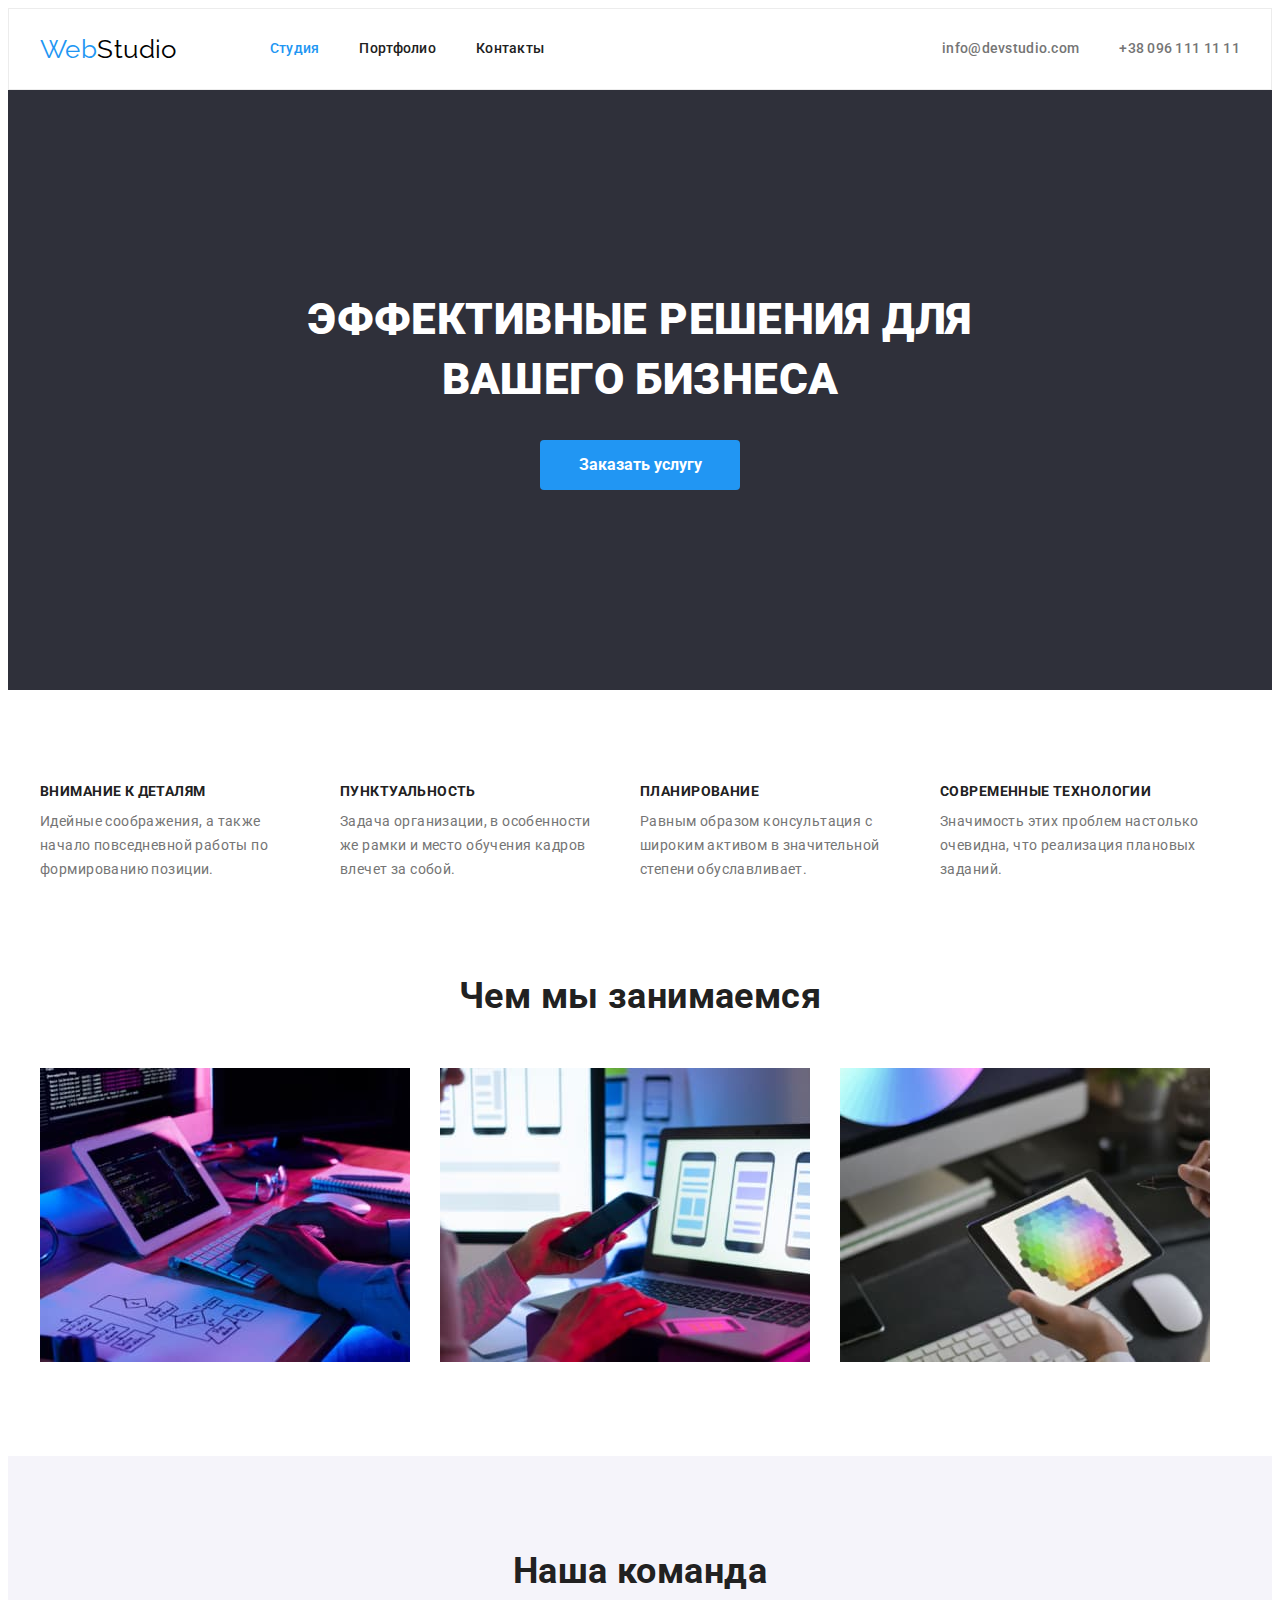
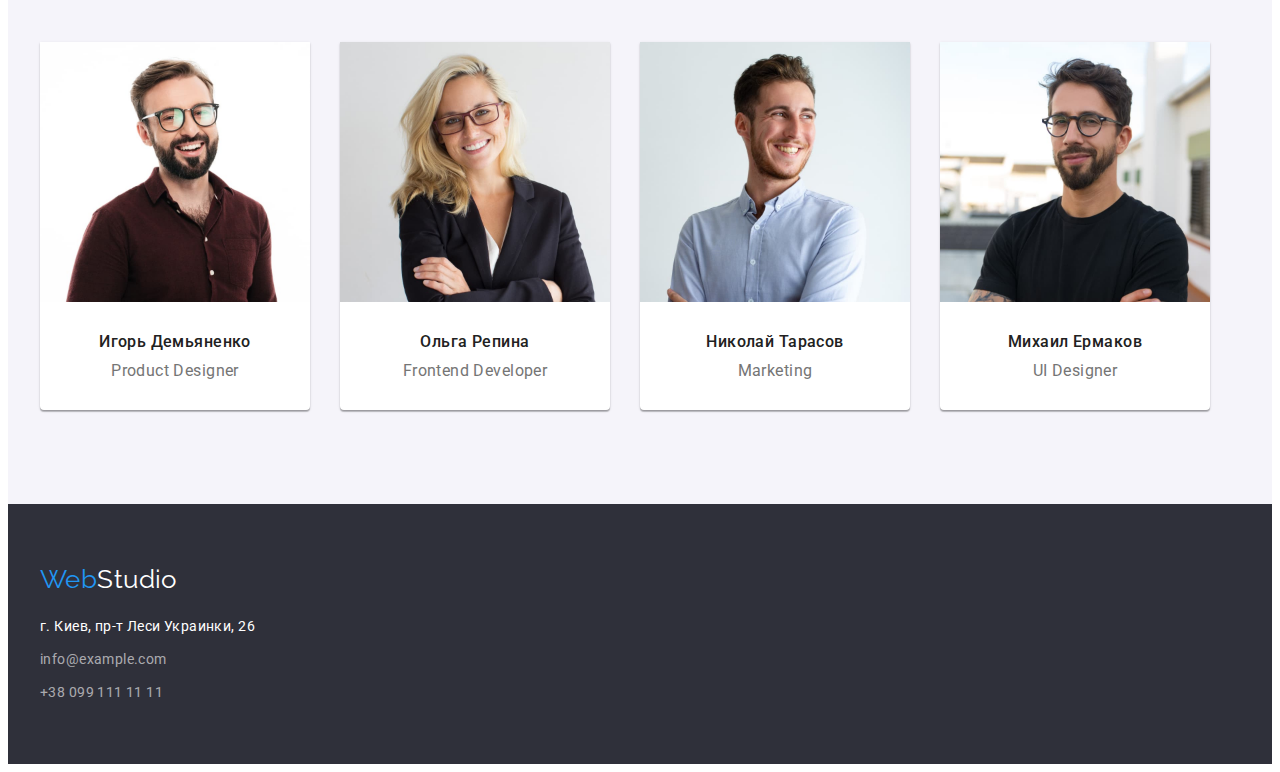
==== commit 572e8048: "fixed mistakes" ====
--- a/index.html
+++ b/index.html
@@ -44,16 +44,16 @@
     <!-- Main -->
     <main>
       <!-- Hero -->
-      <section class="hero">
+      <section class="section hero">
         <h1 class="hero-title">Эффективные решения для вашего бизнеса</h1>
         <button type="button" class="button">Заказать услугу</button>
       </section>
 
       <!-- Benefits -->
-      <section class="benefits-section">
+      <section class="section">
         <div class="container">
           <h2 class="visually-hidden">Наши преимущества</h2>
-          <ul class="benefits list">
+          <ul class="list benefits">
             <li class="item">
               <h3 class="title">Внимание к деталям</h3>
               <p>
@@ -81,10 +81,10 @@
       </section>
 
       <!-- Working process -->
-      <section class="working-section">
+      <section class="section working-section">
         <div class="container">
           <h2 class="section-title">Чем мы занимаемся</h2>
-          <ul class="workflow list">
+          <ul class="list workflow">
             <li class="item">
               <img
                 src="./images/programmer-workflow.jpg"
@@ -114,7 +114,7 @@
       </section>
 
       <!-- Our team -->
-      <section class="team-section">
+      <section class="section team-section">
         <div class="container">
           <h2 class="section-title">Наша команда</h2>
           <ul class="list team-list">
@@ -125,8 +125,10 @@
                 width="270"
                 height="260"
               />
-              <h3 class="title">Игорь Демьяненко</h3>
-              <p class="profession">Product Designer</p>
+              <div class="employee-component">
+                <h3 class="title">Игорь Демьяненко</h3>
+                <p class="profession">Product Designer</p>
+              </div>
             </li>
             <li class="employee">
               <img
@@ -135,8 +137,10 @@
                 width="270"
                 height="260"
               />
-              <h3 class="title">Ольга Репина</h3>
-              <p class="profession">Frontend Developer</p>
+              <div class="employee-component">
+                <h3 class="title">Ольга Репина</h3>
+                <p class="profession">Frontend Developer</p>
+              </div>
             </li>
             <li class="employee">
               <img
@@ -145,8 +149,10 @@
                 width="270"
                 height="260"
               />
-              <h3 class="title">Николай Тарасов</h3>
-              <p class="profession">Marketing</p>
+              <div class="employee-component">
+                <h3 class="title">Николай Тарасов</h3>
+                <p class="profession">Marketing</p>
+              </div>
             </li>
             <li class="employee">
               <img
@@ -155,8 +161,10 @@
                 width="270"
                 height="260"
               />
-              <h3 class="title">Михаил Ермаков</h3>
-              <p class="profession">UI Designer</p>
+              <div class="employee-component">
+                <h3 class="title">Михаил Ермаков</h3>
+                <p class="profession">UI Designer</p>
+              </div>
             </li>
           </ul>
         </div>
--- a/css/styles.css
+++ b/css/styles.css
@@ -29,6 +29,8 @@
   --border-portfolio-card: #eeeeee;
 }
 
+/* Base */
+
 .page {
   background-color: var(--primary-white-color);
   color: var(--primary-text-color);
@@ -38,6 +40,11 @@
   letter-spacing: 0.03em;
 }
 
+.section {
+  padding-top: 94px;
+  padding-bottom: 94px;
+}
+
 .container {
   margin-left: auto;
   margin-right: auto;
@@ -46,10 +53,29 @@
   width: 1200px;
 }
 
+.section-title {
+  margin-top: 0;
+  margin-bottom: 50px;
+  color: var(--title-text-color);
+  font-size: 36px;
+  line-height: 1.17;
+  text-align: center;
+}
+
+.title {
+  margin-top: 0;
+  margin-bottom: 10px;
+  color: var(--title-text-color);
+}
+
 .list {
   list-style: none;
   padding: 0;
   margin: 0;
+}
+
+.link {
+  text-decoration: none;
 }
 
 .visually-hidden {
@@ -66,12 +92,6 @@
   overflow: hidden;
 }
 
-/* Header, footer */
-.header {
-  background-color: var(--primary-white-color);
-  border: 1px solid var(--border-header-color);
-}
-
 .logo {
   color: var(--accent-color);
   font-family: 'Raleway', sans-serif;
@@ -80,6 +100,15 @@
   text-decoration: none;
 }
 
+/* Header */
+.header {
+  border: 1px solid var(--border-header-color);
+}
+
+.header .logo {
+  margin-right: 93px;
+}
+
 .header .logo-studio {
   color: var(--logo-studio-text-color);
 }
@@ -90,12 +119,18 @@
   line-height: 1.14;
   text-decoration: none;
   letter-spacing: 0.02em;
-}
-
-/* Footer (color при ховере перезапись) */
-.footer .contacts {
-  color: var(--footer-text-color);
-  text-decoration: none;
+  padding: 32px 0;
+}
+
+/* Footer */
+.footer {
+  background-color: var(--hero-footer-bg-color);
+  padding: 60px 0;
+}
+
+.footer .logo {
+  display: inline-block;
+  margin-bottom: 20px;
 }
 
 .footer .logo-studio,
@@ -103,27 +138,21 @@
   color: var(--primary-white-color);
 }
 
-.portfolio-link,
-.office {
-  text-decoration: none;
-}
-
 .address {
   font-style: normal;
-  margin-top: 20px;
 }
 
 .address .item:not(:last-child) {
   margin-bottom: 9px;
 }
 
-.footer .container {
-  padding-top: 60px;
-  padding-bottom: 60px;
-}
-
-.footer {
-  background-color: var(--hero-footer-bg-color);
+.office {
+  text-decoration: none;
+}
+
+.footer .contacts {
+  color: var(--footer-text-color);
+  text-decoration: none;
 }
 
 /* Site-nav */
@@ -133,16 +162,21 @@
   align-items: center;
 }
 
-.site-nav .main-nav {
-  margin-left: 93px;
+.site-nav {
+  margin-right: auto;
 }
 
 .main-nav .item:not(:last-child) {
   margin-right: 40px;
 }
 
-.main-nav-contacts {
-  margin-left: auto;
+.site-nav .link {
+  color: var(--title-text-color);
+  font-weight: 500;
+  line-height: 1.14;
+  letter-spacing: 0.02em;
+  display: block;
+  padding: 32px 0;
 }
 
 .site-nav .link:hover,
@@ -153,56 +187,23 @@
   color: var(--accent-color);
 }
 
-.link {
-  /* display: block;
-  padding-top: 32px;
-  padding-bottom: 32px;*/
-
-  color: var(--title-text-color);
-  font-weight: 500;
-  line-height: 1.14;
-  text-decoration: none;
-  letter-spacing: 0.02em;
-}
-
-/* section */
-
-/* 
-
-.benefits-section,
-.working-section,
-.portfolio-section {
-    background-color: var(--section-bg-color);
-}
-
-*/
-
-.section-title {
-  margin-top: 0;
-  margin-bottom: 50px;
-  color: var(--title-text-color);
-  font-size: 36px;
-  line-height: 1.17;
-  text-align: center;
-}
-
 /* Hero section */
+.hero {
+  background-color: var(--hero-footer-bg-color);
+  text-align: center;
+  padding: 200px 0;
+}
+
 .hero-title {
-  margin-top: 0;
-  margin-bottom: 30px;
   color: var(--primary-white-color);
   font-weight: 900;
   font-size: 44px;
   line-height: 1.36;
   text-transform: uppercase;
-}
-
-.hero {
-  background-color: var(--hero-footer-bg-color);
-  text-align: center;
-}
-
-/* Button */
+  width: 696px;
+  margin: 0 auto 30px;
+}
+
 .button {
   border-radius: 4px;
   padding: 10px 32px;
@@ -223,28 +224,9 @@
   background-color: var(--button-hover-color);
 }
 
-/* Benefits */
-.benefits p {
-  margin: 0;
-}
-
-.benefits .item:not(:last-child) {
-  margin-right: 30px;
-}
-
+/* Benefits section*/
 .benefits {
   display: flex;
-}
-
-.benefits-section {
-  padding-top: 94px;
-  padding-bottom: 94px;
-}
-
-.title {
-  margin-top: 0;
-  margin-bottom: 10px;
-  color: var(--title-text-color);
 }
 
 .benefits .title {
@@ -253,27 +235,43 @@
   text-transform: uppercase;
 }
 
-/* Working process */
+.benefits p {
+  margin: 0;
+}
+
+.benefits .item {
+  width: 270px;
+}
+
+.benefits .item:not(:last-child) {
+  margin-right: 30px;
+}
+
+/* Working process section*/
 .working-section {
+  padding-top: 0;
   padding-bottom: 94px;
 }
 
 .workflow {
   display: flex;
+}
+
+.workflow img {
+  display: block;
 }
 
 .workflow .item:not(:last-child) {
   margin-right: 30px;
 }
-.workflow img {
-  display: block;
-}
-
-/* Team */
+
+/* Team section */
 .team-section {
   background-color: var(--secondary-bg-color);
-  padding-top: 94px;
-  padding-bottom: 94px;
+}
+
+.team-list {
+  display: flex;
 }
 
 .employee {
@@ -287,9 +285,12 @@
   margin-right: 30px;
 }
 
+.employee-component {
+  padding: 30px 0 30px;
+}
+
 .team-list .title {
   font-weight: 500;
-  margin-top: 30px;
 }
 
 .team-list .title,
@@ -299,49 +300,18 @@
   text-align: center;
 }
 
-.team-list p {
-  margin: 0 0 30px 0;
-}
-
 .team-list img {
   display: block;
 }
 
-.team-list {
-  display: flex;
-}
-
-/* Portfolio */
-.portfolio-section {
-  padding-top: 100px;
-  padding-bottom: 94px;
-}
-
+.team-list p {
+  margin: 0;
+}
+
+/* Portfolio page*/
 .portfolio-nav {
-  margin-bottom: 56px;
+  margin-bottom: 50px;
   justify-content: center;
-}
-
-.portfolio-list .title {
-  font-size: 18px;
-  line-height: 2;
-  letter-spacing: 0.06em;
-  margin: 0 0 4px;
-}
-
-.portfolio-list .text {
-  color: var(--primary-text-color);
-  font-size: 16px;
-  line-height: 1.87;
-  margin: 0;
-}
-
-.portfolio-list img {
-  display: block;
-}
-
-.portfolio-nav > .item:not(:last-child) {
-  margin-right: 8px;
 }
 
 .portfolio-buttons {
@@ -358,25 +328,6 @@
   border: 0;
 }
 
-.portfolio-list > .item:nth-child(3n) {
-  margin-right: 0;
-}
-
-.portfolio-list > .item:nth-last-child(-n + 3) {
-  margin-bottom: 0;
-}
-
-.portfolio-list > .item {
-  margin-right: 30px;
-  margin-bottom: 30px;
-}
-
-.portfolio-section .portfolio-nav,
-.portfolio-section .portfolio-list {
-  display: flex;
-  flex-wrap: wrap;
-}
-
 .portfolio-buttons:hover,
 .portfolio-buttons:focus,
 .active-button {
@@ -384,10 +335,28 @@
   color: var(--primary-white-color);
 }
 
-/* .portfolio-section .portfolio-list {
-  margin-left: -4px;
-  margin-right: -3px;
-} */
+.portfolio-nav,
+.portfolio-list {
+  display: flex;
+  flex-wrap: wrap;
+}
+
+.portfolio-nav > .item:not(:last-child) {
+  margin-right: 8px;
+}
+
+.portfolio-list > .item:nth-child(3n) {
+  margin-right: 0;
+}
+
+.portfolio-list > .item:nth-last-child(-n + 3) {
+  margin-bottom: 0;
+}
+
+.portfolio-list > .item {
+  margin-right: 30px;
+  margin-bottom: 30px;
+}
 
 .portfolio-border {
   padding: 20px 24px;
@@ -395,3 +364,21 @@
   border-bottom: 1px solid var(--border-portfolio-card);
   border-left: 1px solid var(--border-portfolio-card);
 }
+
+.portfolio-list img {
+  display: block;
+}
+
+.portfolio-list .title {
+  font-size: 18px;
+  line-height: 2;
+  letter-spacing: 0.06em;
+  margin: 0 0 4px;
+}
+
+.portfolio-list .text {
+  color: var(--primary-text-color);
+  font-size: 16px;
+  line-height: 1.87;
+  margin: 0;
+}
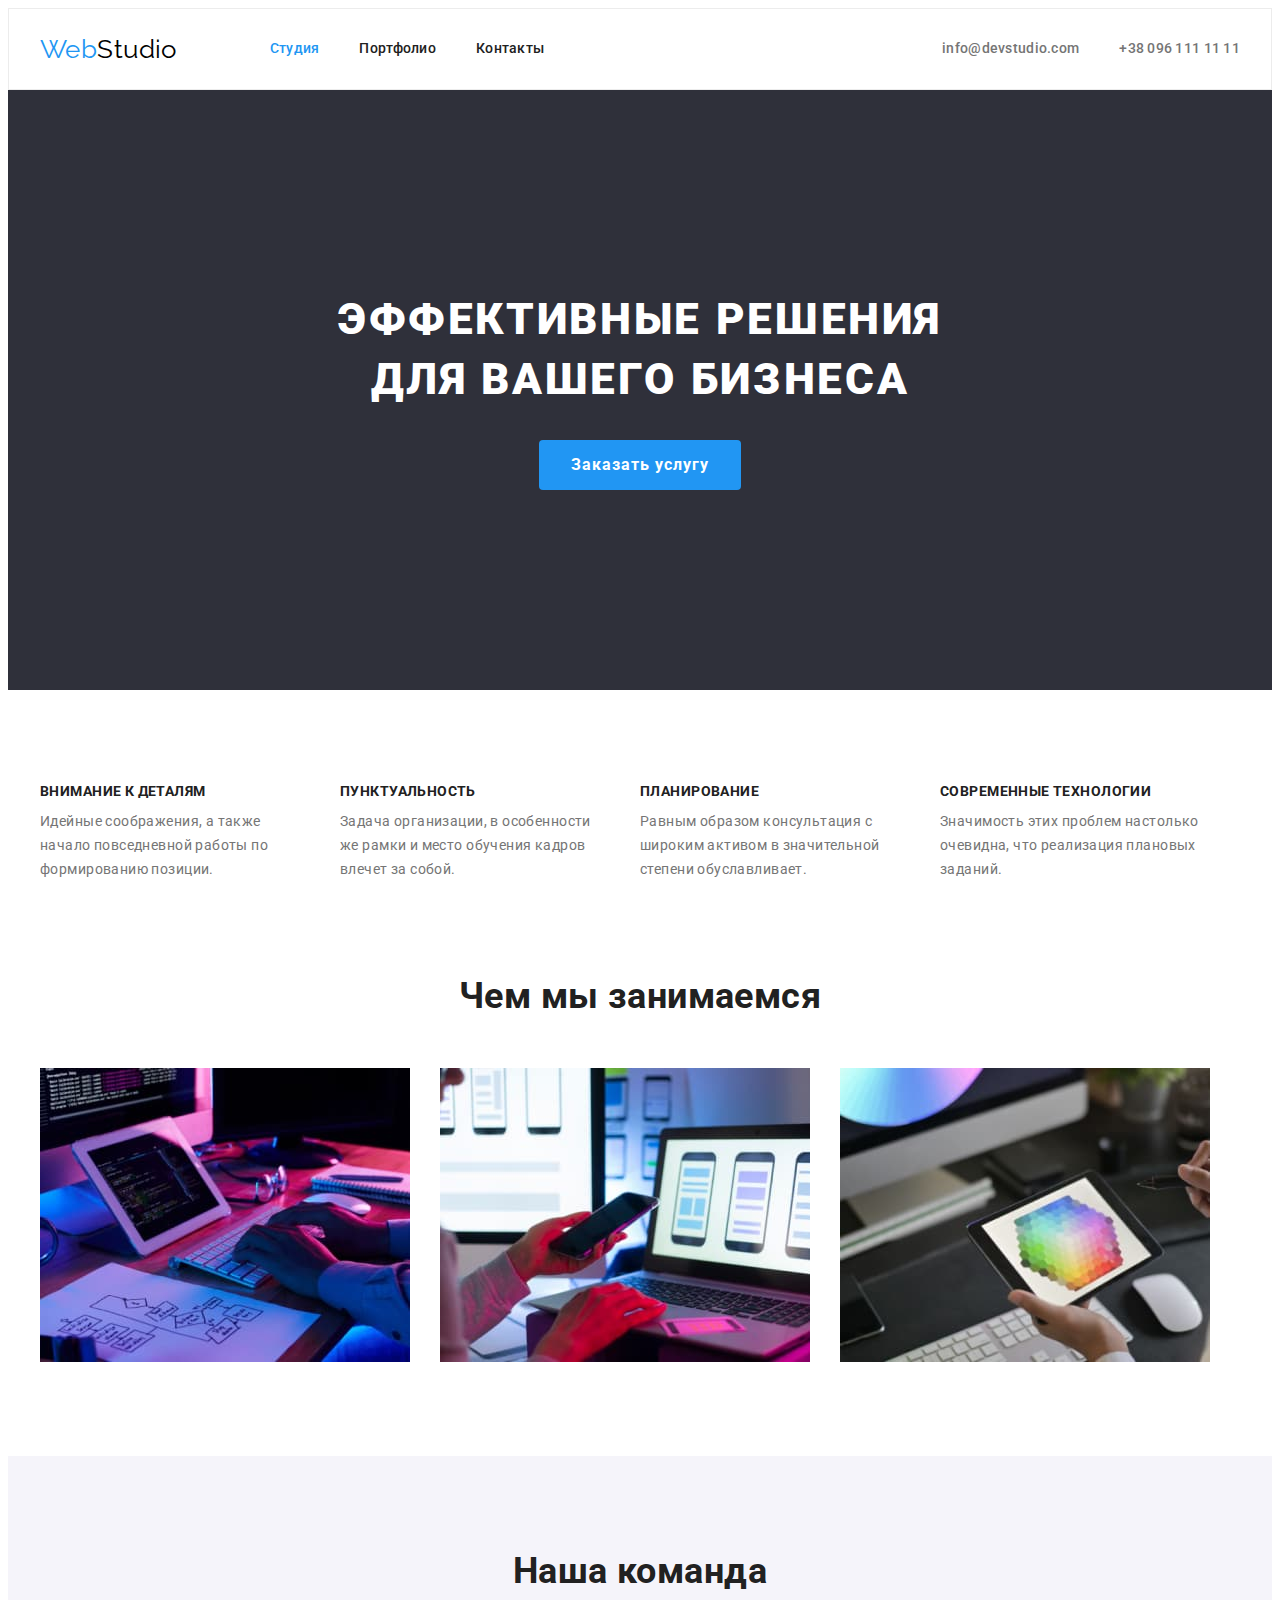
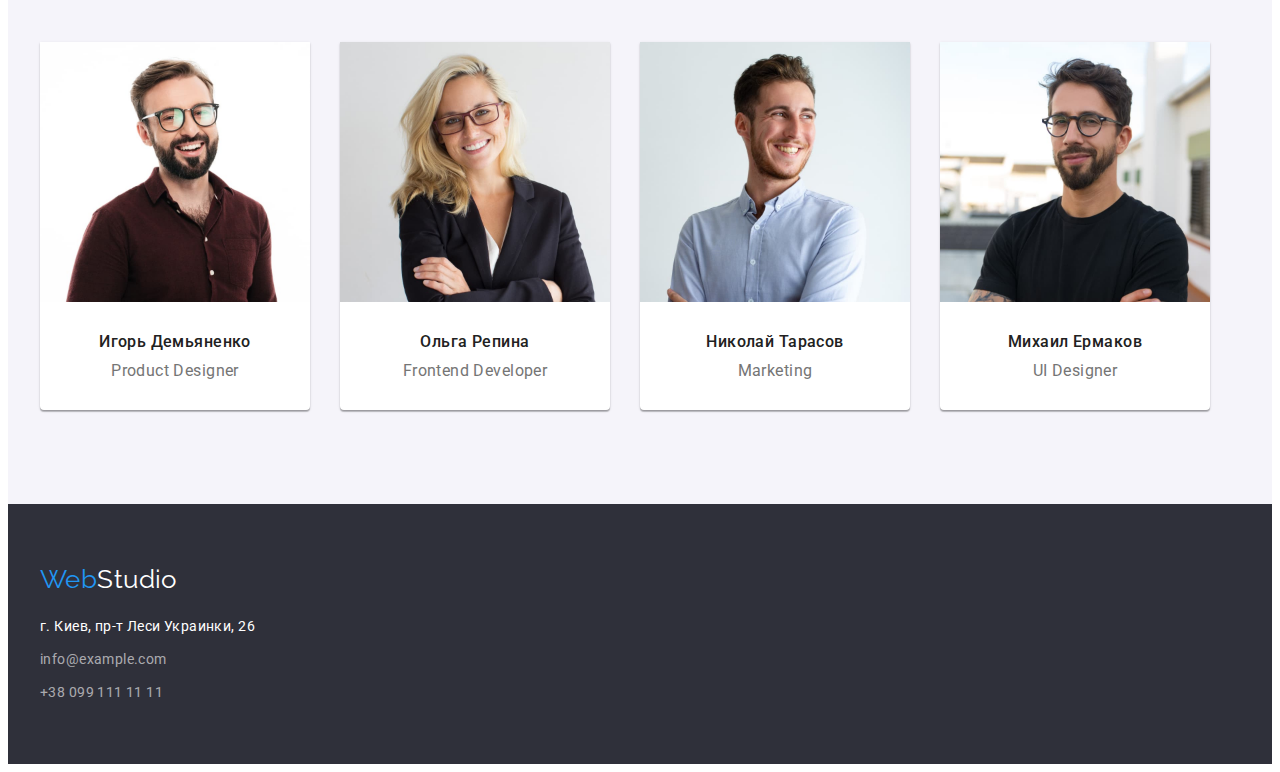
==== commit 20383f22: "add container, letter spacing to hero" ====
--- a/index.html
+++ b/index.html
@@ -45,8 +45,10 @@
     <main>
       <!-- Hero -->
       <section class="section hero">
-        <h1 class="hero-title">Эффективные решения для вашего бизнеса</h1>
-        <button type="button" class="button">Заказать услугу</button>
+        <div class="container">
+          <h1 class="hero-title">Эффективные решения для вашего бизнеса</h1>
+          <button type="button" class="button">Заказать услугу</button>
+        </div>
       </section>
 
       <!-- Benefits -->
--- a/css/styles.css
+++ b/css/styles.css
@@ -202,6 +202,7 @@
   text-transform: uppercase;
   width: 696px;
   margin: 0 auto 30px;
+  letter-spacing: 0.06em;
 }
 
 .button {
@@ -217,6 +218,7 @@
   text-align: center;
   cursor: pointer;
   border: 0;
+  letter-spacing: 0.06em;
 }
 
 .button:hover,
@@ -326,6 +328,7 @@
   text-align: center;
   cursor: pointer;
   border: 0;
+  letter-spacing: 0.03em;
 }
 
 .portfolio-buttons:hover,
